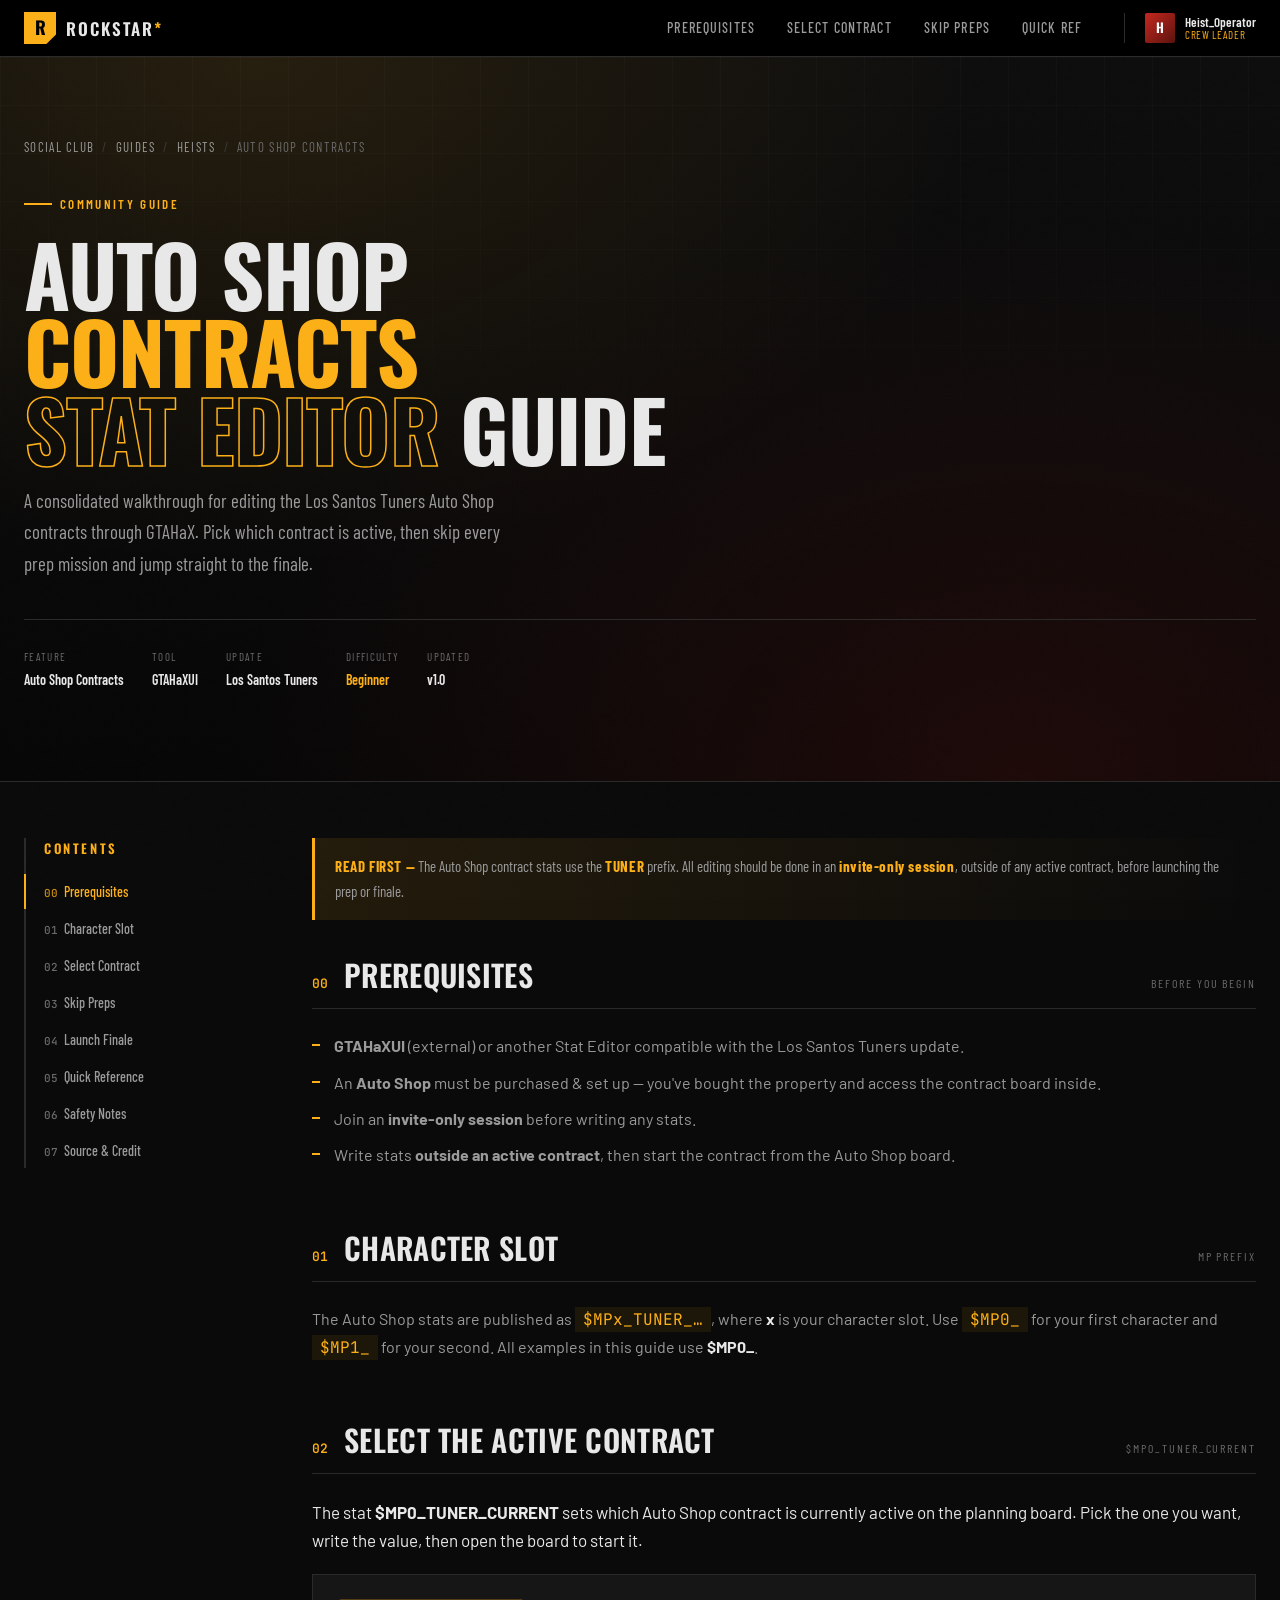
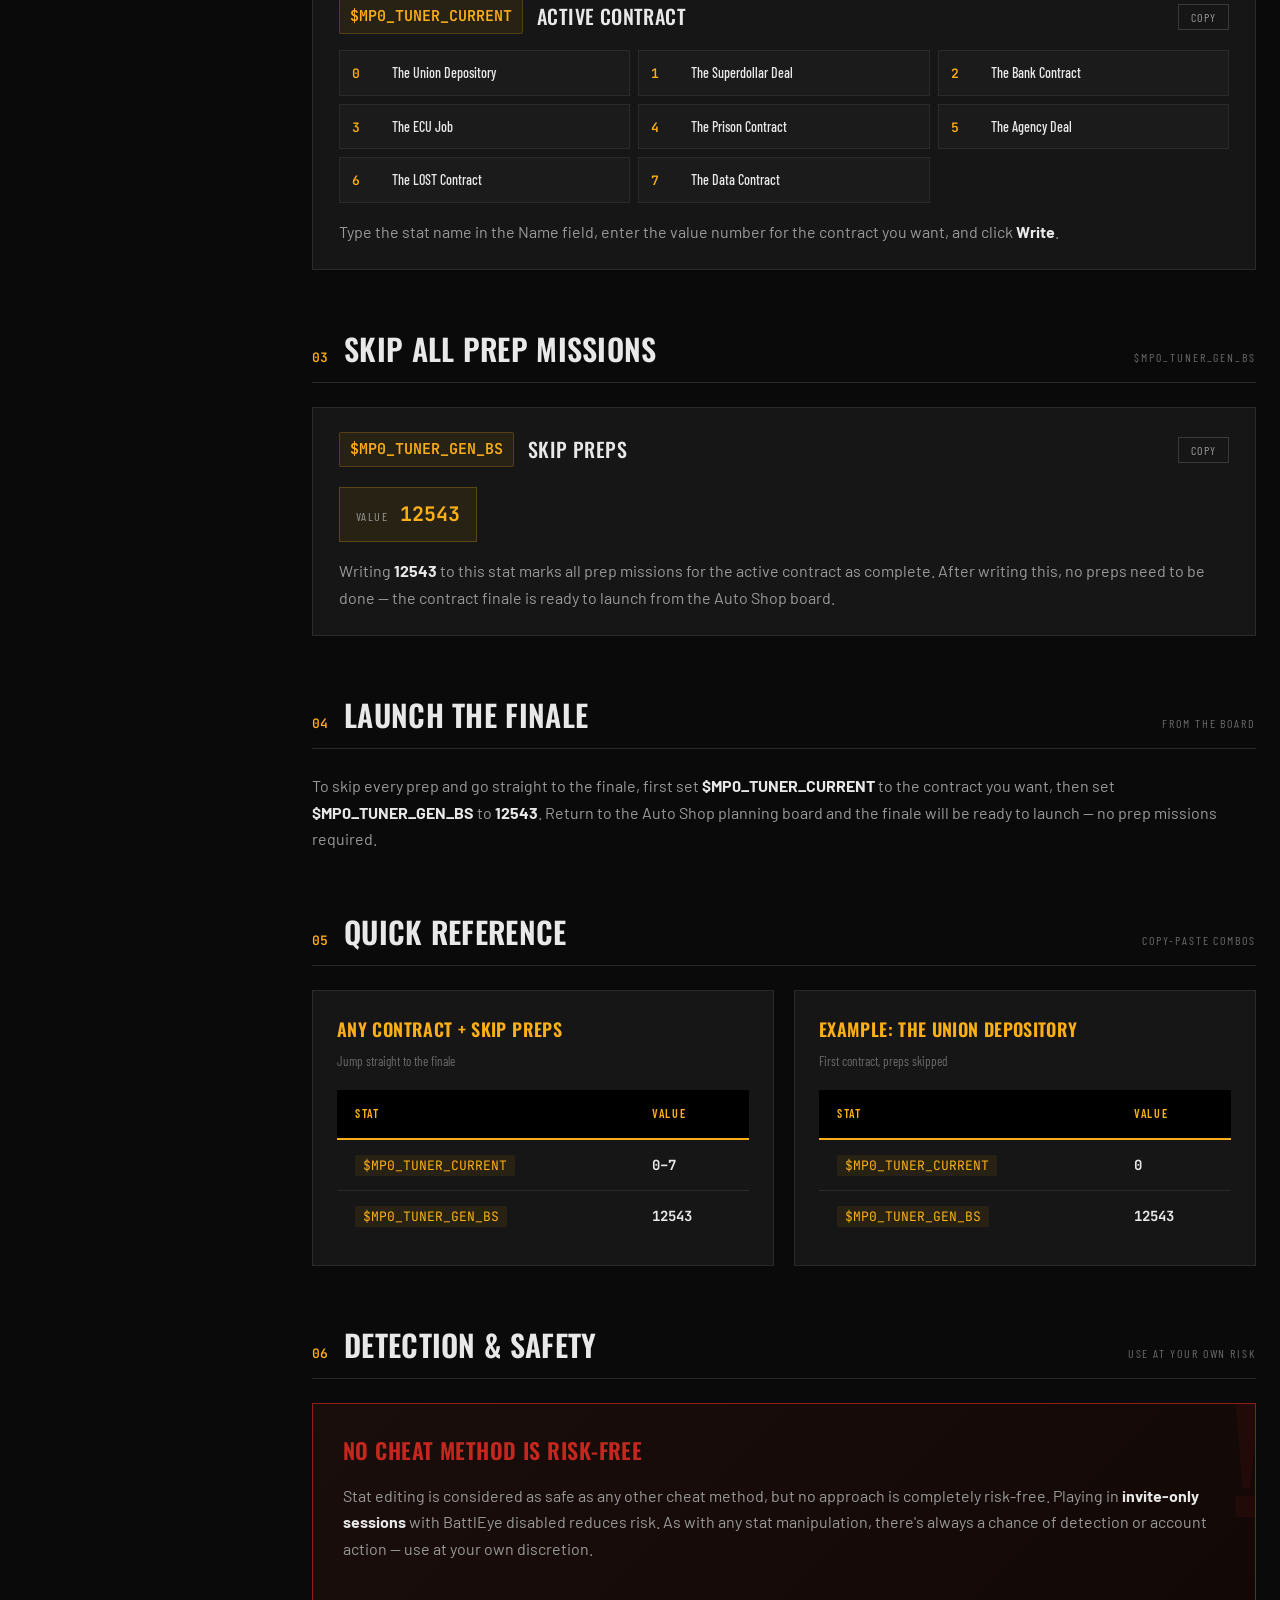
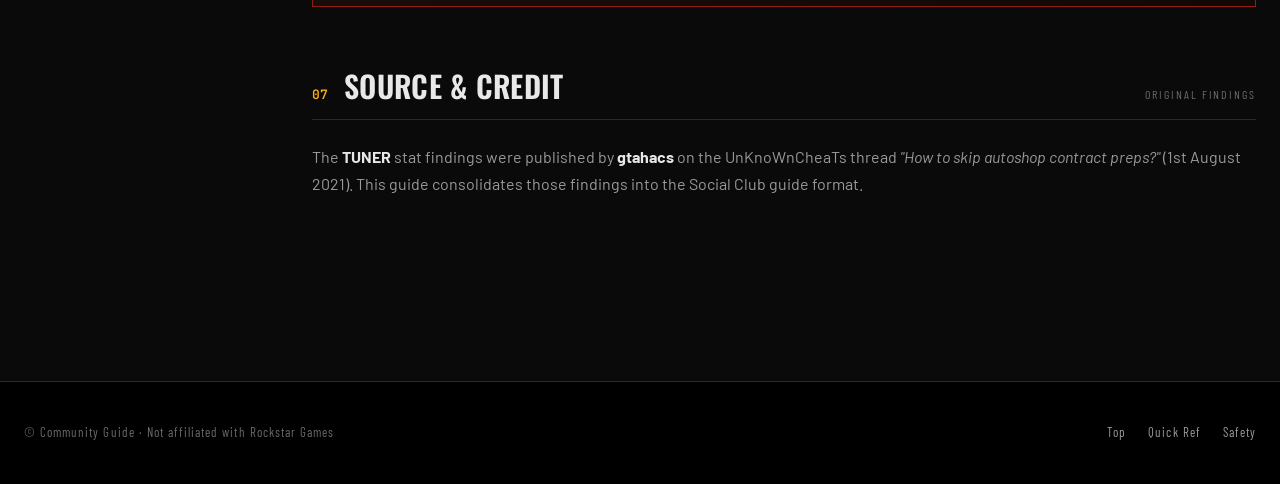
==== guides/auto-shop-contracts.html @ a5ebef5c "Add Auto Shop Contracts Stat Editor guide Add a third heist guide to the GTA Online stat editing sit" ====
<!doctype html>
<html lang="en">
  <head>
    <meta charset="UTF-8" />
    <meta name="viewport" content="width=device-width, initial-scale=1.0" />
    <title>Auto Shop Contracts Stat Editor Guide — Social Club</title>
    <meta
      name="description"
      content="A consolidated guide for skipping Auto Shop contract prep missions and selecting the active contract through the TUNER stats in GTAHaX for GTA Online."
    />
    <link rel="preconnect" href="https://fonts.googleapis.com" />
    <link rel="preconnect" href="https://fonts.gstatic.com" crossorigin />
    <link
      href="https://fonts.googleapis.com/css2?family=Oswald:wght@300;400;500;600;700&family=Barlow:wght@400;500;600;700&family=Barlow+Condensed:wght@400;500;600;700&family=JetBrains+Mono:wght@400;500;600&display=swap"
      rel="stylesheet"
    />
    <link rel="stylesheet" href="../assets/css/base.css" />
    <link rel="stylesheet" href="../assets/css/guide.css" />
  </head>
  <body>
    <!-- TOP BAR -->
    <header class="topbar">
      <div class="topbar-inner">
        <a class="logo" href="../index.html">
          <div class="logo-mark">R</div>
          <div class="logo-text">ROCKSTAR<span>*</span></div>
        </a>
        <nav>
          <a href="#prereq">Prerequisites</a>
          <a href="#contract">Select Contract</a>
          <a href="#preps">Skip Preps</a>
          <a href="#reference">Quick Ref</a>
        </nav>
        <div class="user-chip">
          <div class="user-avatar">H</div>
          <div class="user-meta">
            <div class="name">Heist_Operator</div>
            <div class="rank">Crew Leader</div>
          </div>
        </div>
      </div>
    </header>

    <!-- HERO -->
    <section class="hero">
      <div class="hero-grid"></div>
      <div class="hero-inner">
        <div class="crumb fade" style="animation-delay: 0s">
          <a href="../index.html">Social Club</a><span class="sep">/</span>
          <a href="../index.html">Guides</a><span class="sep">/</span>
          <a href="../index.html">Heists</a><span class="sep">/</span>
          <span>Auto Shop Contracts</span>
        </div>
        <div class="hero-tag fade" style="animation-delay: 0.05s">
          Community Guide
        </div>
        <h1 class="fade" style="animation-delay: 0.1s">
          Auto Shop <span class="accent">Contracts</span><br /><span
            class="stroke"
            >Stat Editor</span
          >
          Guide
        </h1>
        <p class="hero-sub fade" style="animation-delay: 0.2s">
          A consolidated walkthrough for editing the Los Santos Tuners Auto Shop
          contracts through GTAHaX. Pick which contract is active, then skip
          every prep mission and jump straight to the finale.
        </p>
        <div class="hero-meta fade" style="animation-delay: 0.3s">
          <div class="item">
            <span class="label">Feature</span
            ><span class="value">Auto Shop Contracts</span>
          </div>
          <div class="item">
            <span class="label">Tool</span><span class="value">GTAHaXUI</span>
          </div>
          <div class="item">
            <span class="label">Update</span
            ><span class="value">Los Santos Tuners</span>
          </div>
          <div class="item">
            <span class="label">Difficulty</span
            ><span class="value accent">Beginner</span>
          </div>
          <div class="item">
            <span class="label">Updated</span><span class="value">v1.0</span>
          </div>
        </div>
      </div>
    </section>

    <!-- MAIN -->
    <div class="shell">
      <!-- TOC -->
      <aside class="toc">
        <div class="toc-label">Contents</div>
        <ul>
          <li>
            <a href="#prereq"><span class="toc-num">00</span>Prerequisites</a>
          </li>
          <li>
            <a href="#slot"><span class="toc-num">01</span>Character Slot</a>
          </li>
          <li>
            <a href="#contract"
              ><span class="toc-num">02</span>Select Contract</a
            >
          </li>
          <li>
            <a href="#preps"><span class="toc-num">03</span>Skip Preps</a>
          </li>
          <li>
            <a href="#finale"><span class="toc-num">04</span>Launch Finale</a>
          </li>
          <li>
            <a href="#reference"
              ><span class="toc-num">05</span>Quick Reference</a
            >
          </li>
          <li>
            <a href="#safety"><span class="toc-num">06</span>Safety Notes</a>
          </li>
          <li>
            <a href="#source"
              ><span class="toc-num">07</span>Source &amp; Credit</a
            >
          </li>
        </ul>
      </aside>

      <!-- ARTICLE -->
      <main class="article">
        <div class="alert">
          <strong>READ FIRST —</strong> The Auto Shop contract stats use the
          <strong>TUNER</strong> prefix. All editing should be done in an
          <strong>invite-only session</strong>, outside of any active contract,
          before launching the prep or finale.
        </div>

        <!-- PREREQ -->
        <section class="block" id="prereq">
          <div class="section-head">
            <span class="section-num">00</span>
            <h2>Prerequisites</h2>
            <span class="kicker">Before you begin</span>
          </div>
          <ul class="bullets">
            <li>
              <strong>GTAHaXUI</strong> (external) or another Stat Editor
              compatible with the Los Santos Tuners update.
            </li>
            <li>
              An <strong>Auto Shop</strong> must be purchased &amp; set up —
              you've bought the property and access the contract board inside.
            </li>
            <li>
              Join an <strong>invite-only session</strong> before writing any
              stats.
            </li>
            <li>
              Write stats <strong>outside an active contract</strong>, then
              start the contract from the Auto Shop board.
            </li>
          </ul>
        </section>

        <!-- CHARACTER SLOT -->
        <section class="block" id="slot">
          <div class="section-head">
            <span class="section-num">01</span>
            <h2>Character Slot</h2>
            <span class="kicker">MP prefix</span>
          </div>
          <p>
            The Auto Shop stats are published as
            <code
              style="
                font-family: var(--font-mono);
                color: var(--accent);
                background: rgba(252, 175, 23, 0.08);
                padding: 2px 8px;
              "
              >$MPx_TUNER_…</code
            >, where <strong>x</strong> is your character slot. Use
            <code
              style="
                font-family: var(--font-mono);
                color: var(--accent);
                background: rgba(252, 175, 23, 0.08);
                padding: 2px 8px;
              "
              >$MP0_</code
            >
            for your first character and
            <code
              style="
                font-family: var(--font-mono);
                color: var(--accent);
                background: rgba(252, 175, 23, 0.08);
                padding: 2px 8px;
              "
              >$MP1_</code
            >
            for your second. All examples in this guide use
            <strong>$MP0_</strong>.
          </p>
        </section>

        <!-- SELECT CONTRACT -->
        <section class="block" id="contract">
          <div class="section-head">
            <span class="section-num">02</span>
            <h2>Select the Active Contract</h2>
            <span class="kicker">$MP0_TUNER_CURRENT</span>
          </div>
          <p class="lead">
            The stat <strong>$MP0_TUNER_CURRENT</strong> sets which Auto Shop
            contract is currently active on the planning board. Pick the one you
            want, write the value, then open the board to start it.
          </p>
          <div class="stat-card">
            <div class="stat-card-head">
              <span class="stat-name">$MP0_TUNER_CURRENT</span>
              <h3>Active Contract</h3>
              <button class="copy-btn" data-copy="$MP0_TUNER_CURRENT">
                Copy
              </button>
            </div>
            <ul class="value-list">
              <li>
                <span class="val">0</span
                ><span class="desc">The Union Depository</span>
              </li>
              <li>
                <span class="val">1</span
                ><span class="desc">The Superdollar Deal</span>
              </li>
              <li>
                <span class="val">2</span
                ><span class="desc">The Bank Contract</span>
              </li>
              <li>
                <span class="val">3</span><span class="desc">The ECU Job</span>
              </li>
              <li>
                <span class="val">4</span
                ><span class="desc">The Prison Contract</span>
              </li>
              <li>
                <span class="val">5</span
                ><span class="desc">The Agency Deal</span>
              </li>
              <li>
                <span class="val">6</span
                ><span class="desc">The LOST Contract</span>
              </li>
              <li>
                <span class="val">7</span
                ><span class="desc">The Data Contract</span>
              </li>
            </ul>
            <p style="margin-top: 16px; margin-bottom: 0">
              Type the stat name in the Name field, enter the value number for
              the contract you want, and click <strong>Write</strong>.
            </p>
          </div>
        </section>

        <!-- SKIP PREPS -->
        <section class="block" id="preps">
          <div class="section-head">
            <span class="section-num">03</span>
            <h2>Skip All Prep Missions</h2>
            <span class="kicker">$MP0_TUNER_GEN_BS</span>
          </div>
          <div class="stat-card">
            <div class="stat-card-head">
              <span class="stat-name">$MP0_TUNER_GEN_BS</span>
              <h3>Skip Preps</h3>
              <button class="copy-btn" data-copy="$MP0_TUNER_GEN_BS">
                Copy
              </button>
            </div>
            <div class="single-value">
              <span class="lbl">Value</span>
              <span class="num">12543</span>
            </div>
            <p style="margin-top: 16px; margin-bottom: 0">
              Writing <strong>12543</strong> to this stat marks all prep
              missions for the active contract as complete. After writing this,
              no preps need to be done — the contract finale is ready to launch
              from the Auto Shop board.
            </p>
          </div>
        </section>

        <!-- LAUNCH FINALE -->
        <section class="block" id="finale">
          <div class="section-head">
            <span class="section-num">04</span>
            <h2>Launch the Finale</h2>
            <span class="kicker">From the board</span>
          </div>
          <p>
            To skip every prep and go straight to the finale, first set
            <strong>$MP0_TUNER_CURRENT</strong> to the contract you want, then
            set <strong>$MP0_TUNER_GEN_BS</strong> to <strong>12543</strong>.
            Return to the Auto Shop planning board and the finale will be ready
            to launch — no prep missions required.
          </p>
        </section>

        <!-- QUICK REFERENCE -->
        <section class="block" id="reference">
          <div class="section-head">
            <span class="section-num">05</span>
            <h2>Quick Reference</h2>
            <span class="kicker">Copy-paste combos</span>
          </div>
          <div class="quickref">
            <div class="qr-card">
              <h3>Any Contract + Skip Preps</h3>
              <div class="qr-sub">Jump straight to the finale</div>
              <div class="table-wrap" style="margin-bottom: 0; border: none">
                <table>
                  <thead>
                    <tr>
                      <th>Stat</th>
                      <th>Value</th>
                    </tr>
                  </thead>
                  <tbody>
                    <tr>
                      <td><code>$MP0_TUNER_CURRENT</code></td>
                      <td><span class="num">0–7</span></td>
                    </tr>
                    <tr>
                      <td><code>$MP0_TUNER_GEN_BS</code></td>
                      <td><span class="num">12543</span></td>
                    </tr>
                  </tbody>
                </table>
              </div>
            </div>
            <div class="qr-card">
              <h3>Example: The Union Depository</h3>
              <div class="qr-sub">First contract, preps skipped</div>
              <div class="table-wrap" style="margin-bottom: 0; border: none">
                <table>
                  <thead>
                    <tr>
                      <th>Stat</th>
                      <th>Value</th>
                    </tr>
                  </thead>
                  <tbody>
                    <tr>
                      <td><code>$MP0_TUNER_CURRENT</code></td>
                      <td><span class="num">0</span></td>
                    </tr>
                    <tr>
                      <td><code>$MP0_TUNER_GEN_BS</code></td>
                      <td><span class="num">12543</span></td>
                    </tr>
                  </tbody>
                </table>
              </div>
            </div>
          </div>
        </section>

        <!-- SAFETY -->
        <section class="block" id="safety">
          <div class="section-head">
            <span class="section-num">06</span>
            <h2>Detection &amp; Safety</h2>
            <span class="kicker">Use at your own risk</span>
          </div>
          <div class="safety">
            <h3>No cheat method is risk-free</h3>
            <p>
              Stat editing is considered as safe as any other cheat method, but
              no approach is completely risk-free. Playing in
              <strong>invite-only sessions</strong> with BattlEye disabled
              reduces risk. As with any stat manipulation, there's always a
              chance of detection or account action — use at your own
              discretion.
            </p>
          </div>
        </section>

        <!-- SOURCE -->
        <section class="block" id="source">
          <div class="section-head">
            <span class="section-num">07</span>
            <h2>Source &amp; Credit</h2>
            <span class="kicker">Original findings</span>
          </div>
          <p>
            The <strong>TUNER</strong> stat findings were published by
            <strong>gtahacs</strong> on the UnKnoWnCheaTs thread
            <em>"How to skip autoshop contract preps?"</em> (1st August 2021).
            This guide consolidates those findings into the Social Club guide
            format.
          </p>
        </section>
      </main>
    </div>

    <!-- FOOTER -->
    <footer>
      <div class="foot-inner">
        <div>© Community Guide · Not affiliated with Rockstar Games</div>
        <div class="foot-links">
          <a href="#">Top</a>
          <a href="#reference">Quick Ref</a>
          <a href="#safety">Safety</a>
        </div>
      </div>
    </footer>

    <script src="../assets/js/guide.js"></script>
  </body>
</html>
---- assets/css/base.css ----
:root {
  --bg-0: #0a0a0a;
  --bg-1: #121212;
  --bg-2: #1a1a1a;
  --bg-3: #232323;
  --bg-card: #161616;
  --bg-card-hover: #1d1d1d;
  --border: #2a2a2a;
  --border-strong: #3a3a3a;
  --text: #e8e8e8;
  --text-dim: #9a9a9a;
  --text-faint: #6a6a6a;
  --accent: #fcaf17;
  --accent-dim: #c98a0d;
  --accent-glow: rgba(252, 175, 23, 0.35);
  --rockstar-red: #c4271e;
  --rockstar-red-dim: #8f1c15;
  --green: #5fb13d;
  --font-display: "Oswald", "Barlow Condensed", sans-serif;
  --font-body: "Barlow", "Helvetica Neue", sans-serif;
  --font-cond: "Barlow Condensed", "Oswald", sans-serif;
  --font-mono: "JetBrains Mono", "Consolas", monospace;
}

* {
  margin: 0;
  padding: 0;
  box-sizing: border-box;
}

html {
  scroll-behavior: smooth;
}

body {
  background: var(--bg-0);
  color: var(--text);
  font-family: var(--font-body);
  font-size: 16px;
  line-height: 1.65;
  -webkit-font-smoothing: antialiased;
  overflow-x: hidden;
}

/* Grain / noise overlay */
body::before {
  content: "";
  position: fixed;
  inset: 0;
  pointer-events: none;
  z-index: 9999;
  opacity: 0.04;
  background-image: url("data:image/svg+xml,%3Csvg viewBox='0 0 200 200' xmlns='http://www.w3.org/2000/svg'%3E%3Cfilter id='n'%3E%3CfeTurbulence type='fractalNoise' baseFrequency='0.85' numOctaves='3' stitchTiles='stitch'/%3E%3C/filter%3E%3Crect width='100%25' height='100%25' filter='url(%23n)'/%3E%3C/svg%3E");
  mix-blend-mode: overlay;
}

/* ============ TOP BAR ============ */
.topbar {
  background: #000;
  border-bottom: 1px solid var(--border);
  position: sticky;
  top: 0;
  z-index: 100;
  backdrop-filter: blur(8px);
}
.topbar-inner {
  max-width: 1280px;
  margin: 0 auto;
  padding: 0 24px;
  display: flex;
  align-items: center;
  height: 56px;
  gap: 28px;
}
.logo {
  display: flex;
  align-items: center;
  gap: 10px;
  text-decoration: none;
  color: var(--text);
}
.logo-mark {
  width: 32px;
  height: 32px;
  background: var(--accent);
  display: grid;
  place-items: center;
  font-family: var(--font-display);
  font-weight: 700;
  color: #000;
  font-size: 18px;
  letter-spacing: -0.04em;
  clip-path: polygon(0 0, 100% 0, 100% 70%, 70% 100%, 0 100%);
}
.logo-text {
  font-family: var(--font-display);
  font-weight: 600;
  font-size: 17px;
  letter-spacing: 0.12em;
  text-transform: uppercase;
  line-height: 1;
}
.logo-text span {
  color: var(--accent);
}
.topbar nav {
  display: flex;
  gap: 4px;
  margin-left: auto;
}
.topbar nav a {
  color: var(--text-dim);
  text-decoration: none;
  font-family: var(--font-cond);
  font-weight: 500;
  font-size: 14px;
  letter-spacing: 0.08em;
  text-transform: uppercase;
  padding: 8px 14px;
  transition:
    color 0.18s,
    background 0.18s;
  border-radius: 2px;
}
.topbar nav a:hover {
  color: var(--accent);
  background: rgba(252, 175, 23, 0.08);
}
.topbar nav a.active {
  color: var(--text);
}
.topbar nav a.active::after {
  content: "";
  display: block;
  height: 2px;
  background: var(--accent);
  margin: 6px -14px 0;
}
.user-chip {
  display: flex;
  align-items: center;
  gap: 10px;
  padding-left: 20px;
  border-left: 1px solid var(--border);
}
.user-avatar {
  width: 30px;
  height: 30px;
  background: linear-gradient(135deg, var(--rockstar-red), #5a120d);
  border-radius: 2px;
  display: grid;
  place-items: center;
  font-family: var(--font-display);
  font-weight: 600;
  font-size: 13px;
  color: #fff;
}
.user-meta {
  font-family: var(--font-cond);
  line-height: 1.1;
}
.user-meta .name {
  font-size: 13px;
  color: var(--text);
  font-weight: 600;
}
.user-meta .rank {
  font-size: 11px;
  color: var(--accent);
  letter-spacing: 0.06em;
  text-transform: uppercase;
}

/* ============ HERO (base) ============ */
.hero {
  position: relative;
  border-bottom: 1px solid var(--border);
  overflow: hidden;
  background:
    radial-gradient(
      ellipse at 20% 0%,
      rgba(252, 175, 23, 0.1),
      transparent 50%
    ),
    radial-gradient(
      ellipse at 80% 100%,
      rgba(196, 39, 30, 0.12),
      transparent 55%
    ),
    linear-gradient(180deg, #0d0d0d 0%, #060606 100%);
}
.hero-grid {
  position: absolute;
  inset: 0;
  background-image:
    linear-gradient(rgba(255, 255, 255, 0.025) 1px, transparent 1px),
    linear-gradient(90deg, rgba(255, 255, 255, 0.025) 1px, transparent 1px);
  background-size: 48px 48px;
  mask-image: linear-gradient(180deg, #000 0%, transparent 70%);
}
.hero-tag {
  display: inline-flex;
  align-items: center;
  gap: 8px;
  font-family: var(--font-cond);
  font-weight: 600;
  font-size: 13px;
  letter-spacing: 0.18em;
  text-transform: uppercase;
  color: var(--accent);
  margin-bottom: 20px;
}
.hero-tag::before {
  content: "";
  width: 28px;
  height: 2px;
  background: var(--accent);
}
.hero h1 {
  font-family: var(--font-display);
  font-weight: 700;
  font-size: clamp(40px, 7vw, 84px);
  line-height: 0.92;
  letter-spacing: -0.01em;
  text-transform: uppercase;
}
.hero h1 .accent {
  color: var(--accent);
}
.hero h1 .stroke {
  -webkit-text-stroke: 1.5px var(--accent);
  color: transparent;
}
.hero-sub {
  font-family: var(--font-cond);
  font-size: 19px;
  color: var(--text-dim);
  font-weight: 400;
}

/* ============ FOOTER ============ */
footer {
  border-top: 1px solid var(--border);
  background: #000;
  padding: 40px 24px;
}
.foot-inner {
  max-width: 1280px;
  margin: 0 auto;
  display: flex;
  flex-wrap: wrap;
  gap: 24px;
  justify-content: space-between;
  align-items: center;
  font-family: var(--font-cond);
  font-size: 13px;
  color: var(--text-faint);
  letter-spacing: 0.08em;
}
.foot-inner a {
  color: var(--text-dim);
  text-decoration: none;
}
.foot-inner a:hover {
  color: var(--accent);
}
.foot-links {
  display: flex;
  gap: 22px;
}

/* fade-in on load */
.fade {
  opacity: 0;
  transform: translateY(14px);
  animation: fadeUp 0.6s forwards;
}
@keyframes fadeUp {
  to {
    opacity: 1;
    transform: none;
  }
}

/* ============ RESPONSIVE (shared) ============ */
@media (max-width: 980px) {
  .topbar nav {
    display: none;
  }
  .user-chip {
    border-left: none;
    margin-left: auto;
    padding-left: 0;
  }
  .hero-inner {
    padding: 56px 24px 64px;
  }
}
---- assets/css/guide.css ----
/* ============ HERO (guide) ============ */
.hero-inner {
  position: relative;
  max-width: 1280px;
  margin: 0 auto;
  padding: 80px 24px 90px;
}
.hero h1 {
  max-width: 16ch;
  margin-bottom: 18px;
}
.hero-sub {
  max-width: 60ch;
}
.crumb {
  display: flex;
  gap: 8px;
  align-items: center;
  font-family: var(--font-cond);
  font-size: 13px;
  color: var(--text-faint);
  letter-spacing: 0.1em;
  text-transform: uppercase;
  margin-bottom: 28px;
}
.crumb a {
  color: var(--text-dim);
  text-decoration: none;
}
.crumb a:hover {
  color: var(--accent);
}
.crumb .sep {
  color: var(--border-strong);
}
.hero-meta {
  display: flex;
  flex-wrap: wrap;
  gap: 28px;
  margin-top: 40px;
  padding-top: 28px;
  border-top: 1px solid var(--border);
  font-family: var(--font-cond);
  font-size: 14px;
}
.hero-meta .item {
  display: flex;
  flex-direction: column;
  gap: 2px;
}
.hero-meta .label {
  color: var(--text-faint);
  text-transform: uppercase;
  letter-spacing: 0.12em;
  font-size: 11px;
}
.hero-meta .value {
  color: var(--text);
  font-weight: 600;
}
.hero-meta .value.accent {
  color: var(--accent);
}

/* ============ LAYOUT ============ */
.shell {
  max-width: 1280px;
  margin: 0 auto;
  padding: 56px 24px 120px;
  display: grid;
  grid-template-columns: 240px 1fr;
  gap: 48px;
  align-items: start;
}

/* ============ SIDEBAR TOC ============ */
.toc {
  position: sticky;
  top: 80px;
  border-left: 2px solid var(--border);
  padding-left: 18px;
}
.toc-label {
  font-family: var(--font-display);
  font-weight: 600;
  font-size: 13px;
  letter-spacing: 0.2em;
  text-transform: uppercase;
  color: var(--accent);
  margin-bottom: 14px;
}
.toc ul {
  list-style: none;
  display: flex;
  flex-direction: column;
  gap: 2px;
}
.toc a {
  display: block;
  color: var(--text-dim);
  text-decoration: none;
  font-family: var(--font-cond);
  font-size: 14px;
  font-weight: 500;
  padding: 6px 0;
  transition:
    color 0.18s,
    transform 0.18s;
  border-left: 2px solid transparent;
  margin-left: -20px;
  padding-left: 18px;
}
.toc a:hover {
  color: var(--text);
  transform: translateX(2px);
}
.toc a.active {
  color: var(--accent);
  border-left-color: var(--accent);
}
.toc .toc-num {
  color: var(--text-faint);
  font-family: var(--font-mono);
  font-size: 11px;
  margin-right: 6px;
}
.toc a.active .toc-num {
  color: var(--accent-dim);
}

/* ============ ARTICLE ============ */
.article {
  min-width: 0;
}

.alert {
  background: linear-gradient(90deg, rgba(252, 175, 23, 0.1), transparent);
  border-left: 3px solid var(--accent);
  padding: 16px 20px;
  margin-bottom: 40px;
  font-family: var(--font-cond);
  font-size: 15px;
  color: var(--text-dim);
}
.alert strong {
  color: var(--accent);
  font-weight: 700;
  letter-spacing: 0.04em;
}

section.block {
  margin-bottom: 64px;
  scroll-margin-top: 80px;
}

.section-head {
  display: flex;
  align-items: baseline;
  gap: 16px;
  margin-bottom: 24px;
  padding-bottom: 14px;
  border-bottom: 1px solid var(--border);
}
.section-num {
  font-family: var(--font-mono);
  font-size: 13px;
  color: var(--accent);
  font-weight: 600;
}
.section-head h2 {
  font-family: var(--font-display);
  font-weight: 600;
  font-size: 30px;
  text-transform: uppercase;
  letter-spacing: 0.01em;
  line-height: 1;
}
.section-head .kicker {
  margin-left: auto;
  font-family: var(--font-cond);
  font-size: 12px;
  letter-spacing: 0.16em;
  text-transform: uppercase;
  color: var(--text-faint);
}

p.lead {
  font-size: 17px;
  color: var(--text);
  margin-bottom: 20px;
}
p {
  margin-bottom: 16px;
  color: var(--text-dim);
}
p strong {
  color: var(--text);
}

ul.bullets {
  list-style: none;
  margin: 0 0 20px;
  display: flex;
  flex-direction: column;
  gap: 10px;
}
ul.bullets li {
  position: relative;
  padding-left: 22px;
  color: var(--text-dim);
}
ul.bullets li::before {
  content: "";
  position: absolute;
  left: 0;
  top: 11px;
  width: 8px;
  height: 2px;
  background: var(--accent);
}

/* ============ STAT CARDS ============ */
.stat-card {
  background: var(--bg-card);
  border: 1px solid var(--border);
  padding: 24px 26px;
  margin-bottom: 20px;
  position: relative;
  transition:
    border-color 0.2s,
    background 0.2s;
}
.stat-card:hover {
  border-color: var(--border-strong);
  background: var(--bg-card-hover);
}
.stat-card::before {
  content: "";
  position: absolute;
  left: 0;
  top: 0;
  bottom: 0;
  width: 3px;
  background: var(--accent);
  opacity: 0;
  transition: opacity 0.2s;
}
.stat-card:hover::before {
  opacity: 1;
}
.stat-card-head {
  display: flex;
  align-items: center;
  gap: 14px;
  margin-bottom: 16px;
  flex-wrap: wrap;
}
.stat-name {
  font-family: var(--font-mono);
  font-size: 15px;
  font-weight: 600;
  color: var(--accent);
  background: rgba(252, 175, 23, 0.08);
  border: 1px solid rgba(252, 175, 23, 0.2);
  padding: 4px 10px;
  border-radius: 2px;
}
.stat-card h3 {
  font-family: var(--font-display);
  font-weight: 500;
  font-size: 20px;
  text-transform: uppercase;
  letter-spacing: 0.02em;
}
.copy-btn {
  margin-left: auto;
  background: transparent;
  border: 1px solid var(--border-strong);
  color: var(--text-dim);
  font-family: var(--font-cond);
  font-size: 12px;
  letter-spacing: 0.1em;
  text-transform: uppercase;
  padding: 5px 12px;
  cursor: pointer;
  transition: all 0.18s;
}
.copy-btn:hover {
  color: var(--accent);
  border-color: var(--accent);
}
.copy-btn.copied {
  color: var(--green);
  border-color: var(--green);
}

/* value list */
.value-list {
  list-style: none;
  display: grid;
  grid-template-columns: repeat(auto-fit, minmax(220px, 1fr));
  gap: 8px;
}
.value-list li {
  display: flex;
  align-items: baseline;
  gap: 12px;
  padding: 10px 12px;
  background: rgba(255, 255, 255, 0.02);
  border: 1px solid var(--border);
  font-size: 14px;
  color: var(--text-dim);
}
.value-list .val {
  font-family: var(--font-mono);
  font-weight: 600;
  color: var(--accent);
  min-width: 28px;
  font-size: 13px;
}
.value-list .desc {
  color: var(--text);
  font-family: var(--font-cond);
  font-weight: 500;
}

.single-value {
  display: inline-flex;
  align-items: baseline;
  gap: 12px;
  background: rgba(252, 175, 23, 0.08);
  border: 1px solid rgba(252, 175, 23, 0.25);
  padding: 10px 16px;
  margin-top: 4px;
}
.single-value .lbl {
  font-family: var(--font-cond);
  font-size: 12px;
  text-transform: uppercase;
  letter-spacing: 0.12em;
  color: var(--text-dim);
}
.single-value .num {
  font-family: var(--font-mono);
  font-weight: 700;
  font-size: 20px;
  color: var(--accent);
}

/* ============ TABLES ============ */
.table-wrap {
  border: 1px solid var(--border);
  overflow-x: auto;
  margin-bottom: 20px;
}
table {
  width: 100%;
  border-collapse: collapse;
  font-size: 14px;
}
thead th {
  background: #000;
  font-family: var(--font-cond);
  font-weight: 600;
  font-size: 12px;
  letter-spacing: 0.14em;
  text-transform: uppercase;
  color: var(--accent);
  text-align: left;
  padding: 14px 18px;
  border-bottom: 2px solid var(--accent);
}
tbody td {
  padding: 13px 18px;
  border-bottom: 1px solid var(--border);
  color: var(--text-dim);
  font-family: var(--font-cond);
  font-size: 14px;
}
tbody tr:last-child td {
  border-bottom: none;
}
tbody tr {
  transition: background 0.15s;
}
tbody tr:hover {
  background: rgba(252, 175, 23, 0.04);
}
td code {
  font-family: var(--font-mono);
  color: var(--accent);
  background: rgba(252, 175, 23, 0.08);
  padding: 2px 8px;
  border-radius: 2px;
  font-size: 13px;
  white-space: nowrap;
}
td .num {
  font-family: var(--font-mono);
  font-weight: 700;
  color: var(--text);
  font-size: 14px;
}

/* loot table special */
table.loot td:first-child {
  width: 38%;
}
table.loot td:nth-child(2) code {
  color: #b8b8b8;
  background: rgba(255, 255, 255, 0.05);
}

/* ============ STEP CARDS ============ */
.step {
  display: grid;
  grid-template-columns: 56px 1fr;
  gap: 20px;
  padding: 22px 0;
  border-bottom: 1px solid var(--border);
}
.step:last-child {
  border-bottom: none;
}
.step-num {
  font-family: var(--font-display);
  font-weight: 700;
  font-size: 40px;
  color: transparent;
  -webkit-text-stroke: 1.5px var(--accent-dim);
  line-height: 1;
}
.step h3 {
  font-family: var(--font-display);
  font-weight: 500;
  font-size: 22px;
  text-transform: uppercase;
  margin-bottom: 10px;
  letter-spacing: 0.01em;
}
.step p {
  margin-bottom: 10px;
}

/* ============ QUICK REFERENCE ============ */
.quickref {
  display: grid;
  grid-template-columns: 1fr 1fr;
  gap: 20px;
}
.qr-card {
  background: var(--bg-card);
  border: 1px solid var(--border);
  padding: 24px;
}
.qr-card h3 {
  font-family: var(--font-display);
  font-weight: 600;
  font-size: 18px;
  text-transform: uppercase;
  color: var(--accent);
  margin-bottom: 6px;
  letter-spacing: 0.02em;
}
.qr-card .qr-sub {
  font-family: var(--font-cond);
  font-size: 13px;
  color: var(--text-faint);
  margin-bottom: 18px;
}

/* ============ SAFETY ============ */
.safety {
  background: linear-gradient(135deg, #1a0e0c, #120806);
  border: 1px solid var(--rockstar-red-dim);
  padding: 28px 30px;
  position: relative;
  overflow: hidden;
}
.safety::after {
  content: "!";
  position: absolute;
  right: -10px;
  top: -20px;
  font-family: var(--font-display);
  font-weight: 700;
  font-size: 140px;
  color: var(--rockstar-red);
  opacity: 0.08;
  line-height: 1;
}
.safety h3 {
  font-family: var(--font-display);
  font-weight: 600;
  font-size: 22px;
  text-transform: uppercase;
  color: var(--rockstar-red);
  margin-bottom: 14px;
  letter-spacing: 0.02em;
  position: relative;
}
.safety p {
  position: relative;
  color: var(--text-dim);
}

/* ============ ENHANCED BANNER ============ */
.enhanced {
  background: #000;
  border: 1px solid var(--border);
  padding: 28px 30px;
  display: grid;
  grid-template-columns: auto 1fr;
  gap: 24px;
  align-items: center;
}
.enhanced-badge {
  font-family: var(--font-display);
  font-weight: 700;
  font-size: 16px;
  text-transform: uppercase;
  letter-spacing: 0.1em;
  background: var(--accent);
  color: #000;
  padding: 8px 16px;
  white-space: nowrap;
}
.enhanced p {
  margin: 0;
  color: var(--text-dim);
}
.enhanced strong {
  color: var(--text);
}

/* ============ RESPONSIVE (guide) ============ */
@media (max-width: 980px) {
  .shell {
    grid-template-columns: 1fr;
    gap: 0;
    padding-top: 40px;
  }
  .toc {
    display: none;
  }
  .quickref {
    grid-template-columns: 1fr;
  }
  .enhanced {
    grid-template-columns: 1fr;
  }
}

@media (max-width: 560px) {
  .step {
    grid-template-columns: 1fr;
    gap: 6px;
  }
  .step-num {
    font-size: 28px;
  }
  .section-head {
    flex-wrap: wrap;
  }
  .section-head .kicker {
    margin-left: 0;
    width: 100%;
  }
}
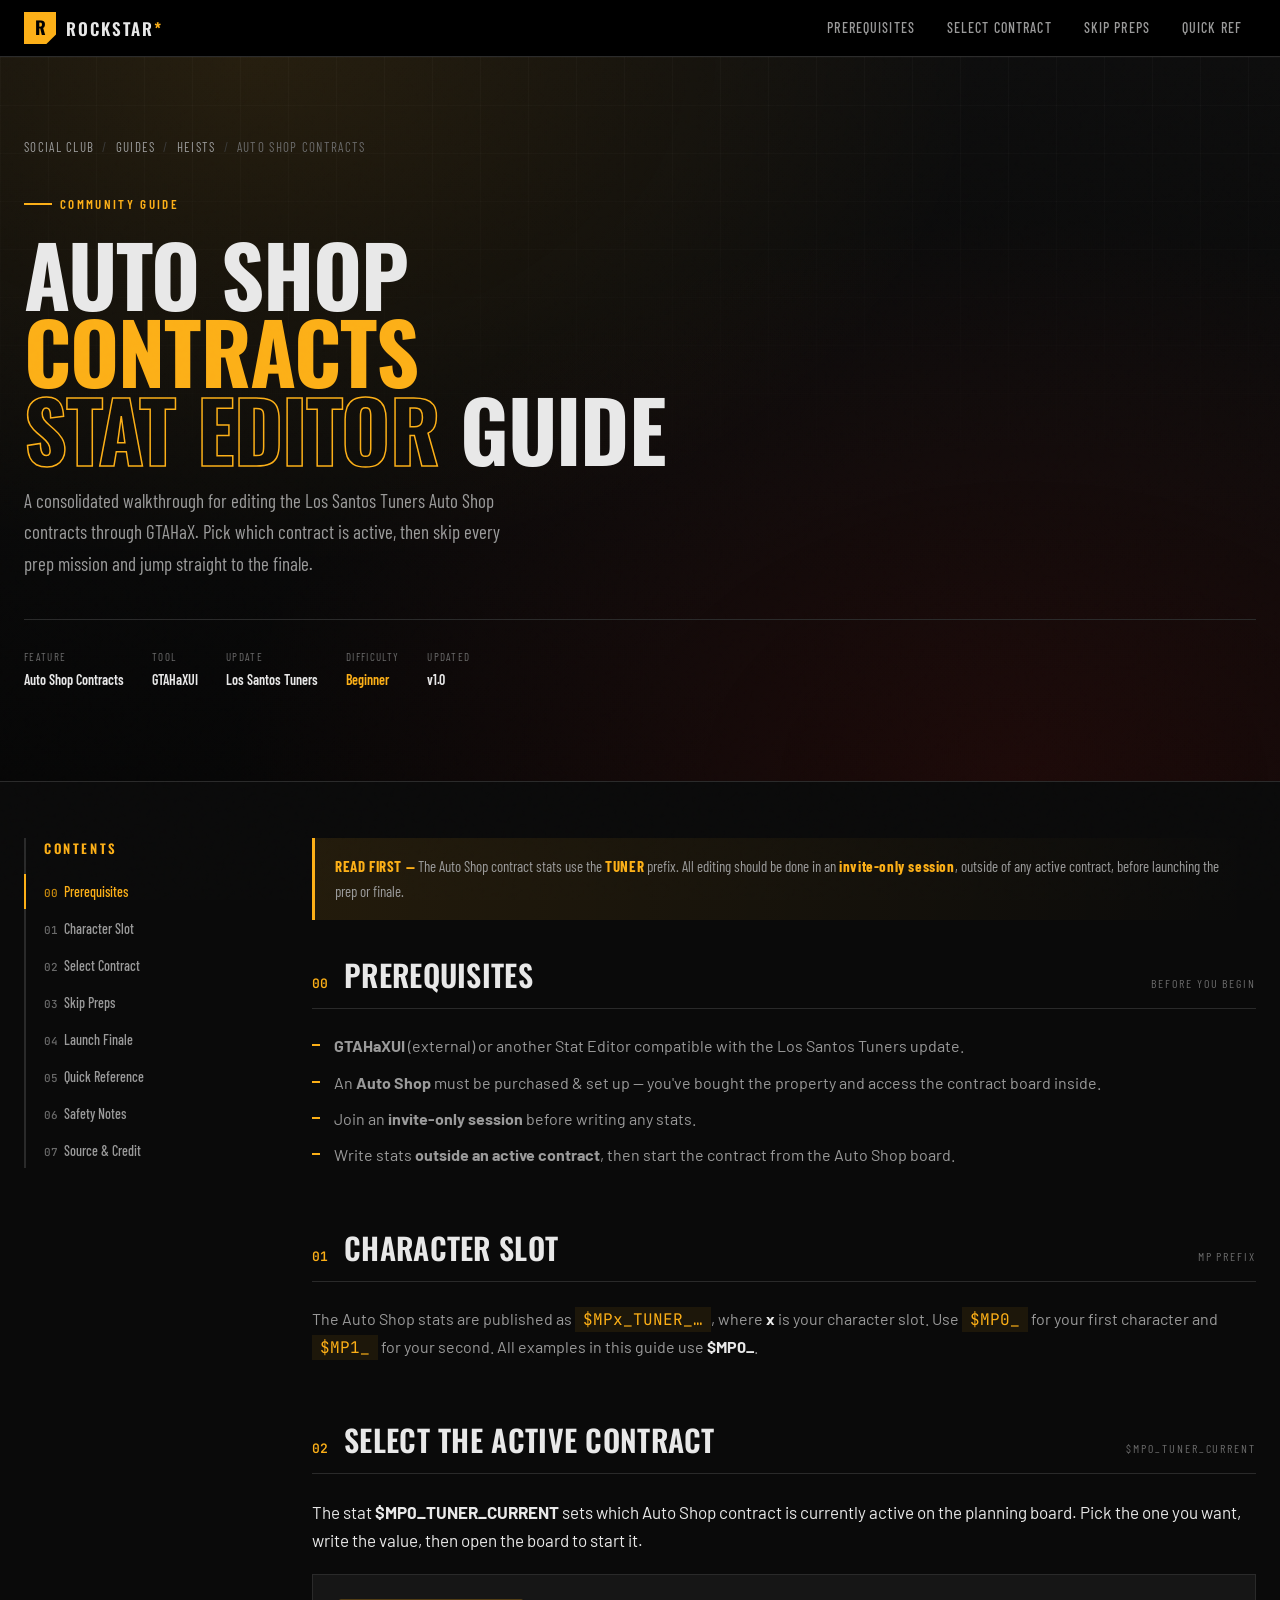
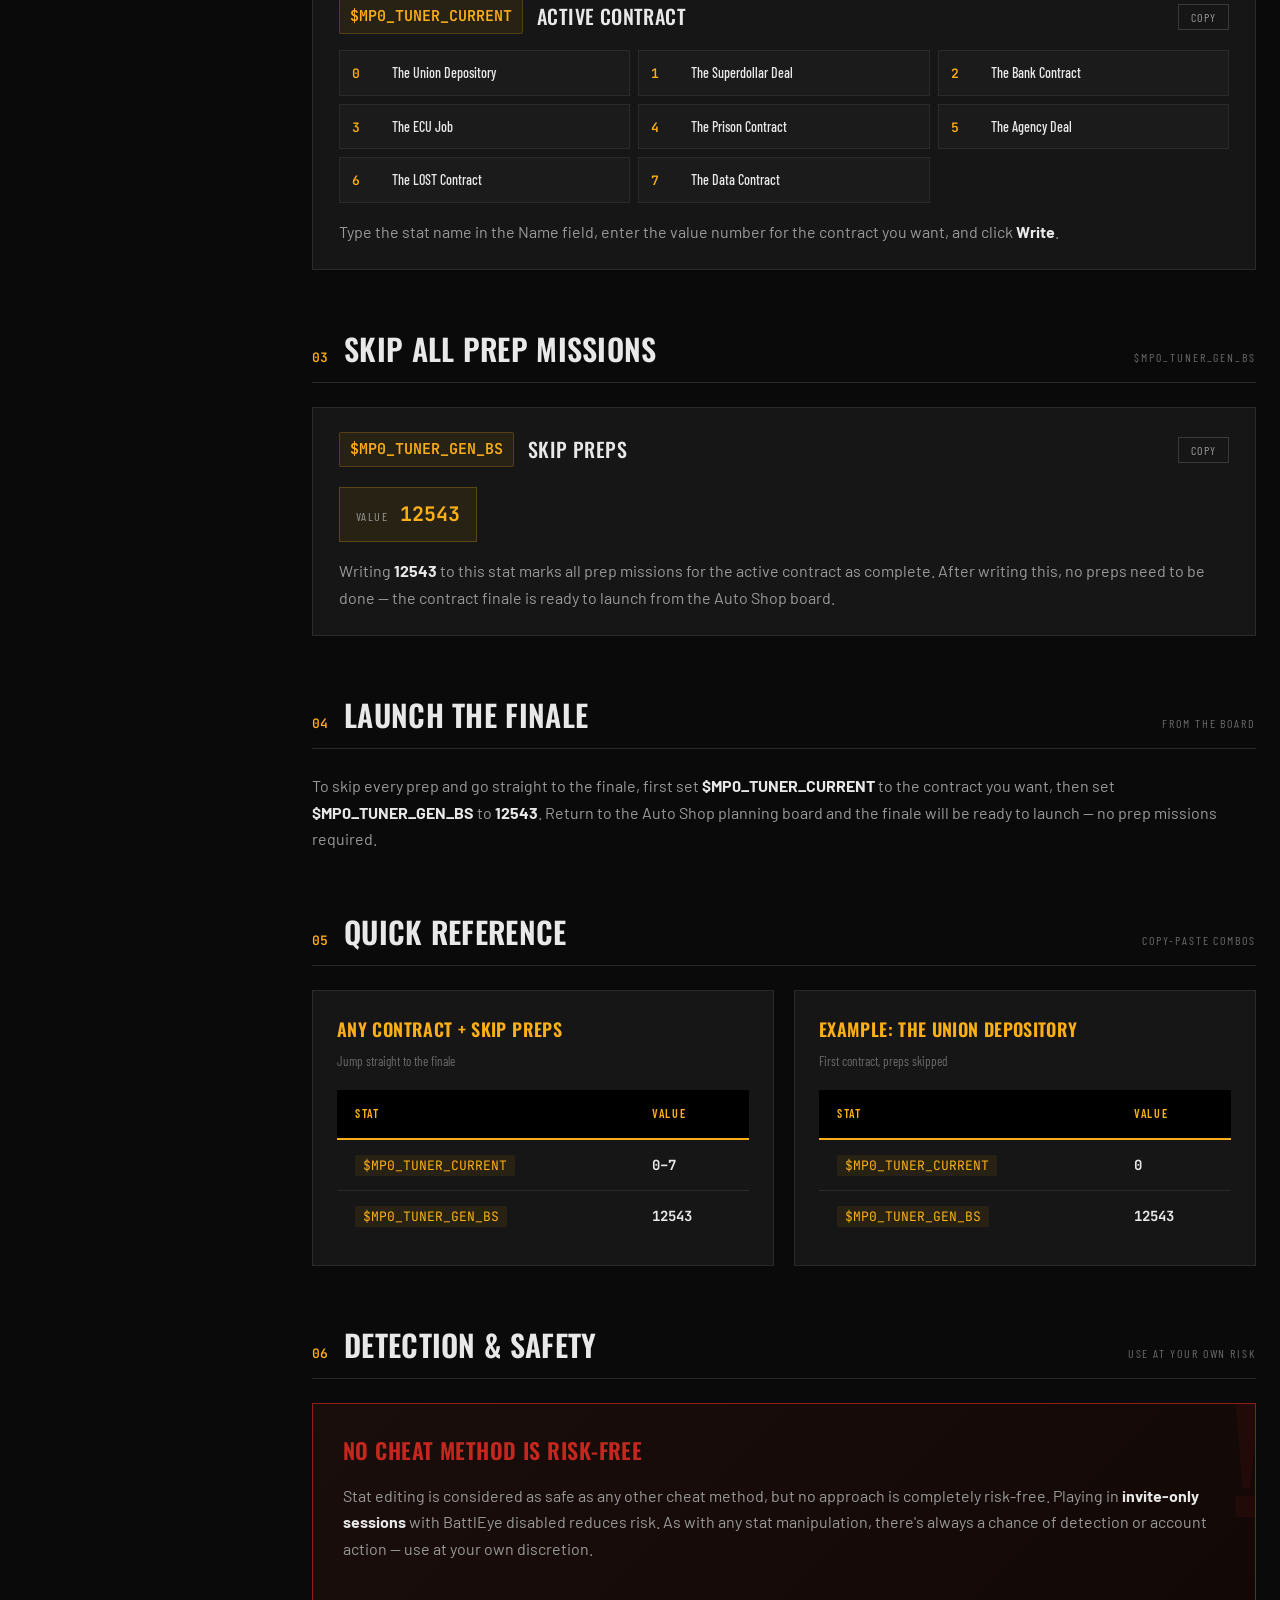
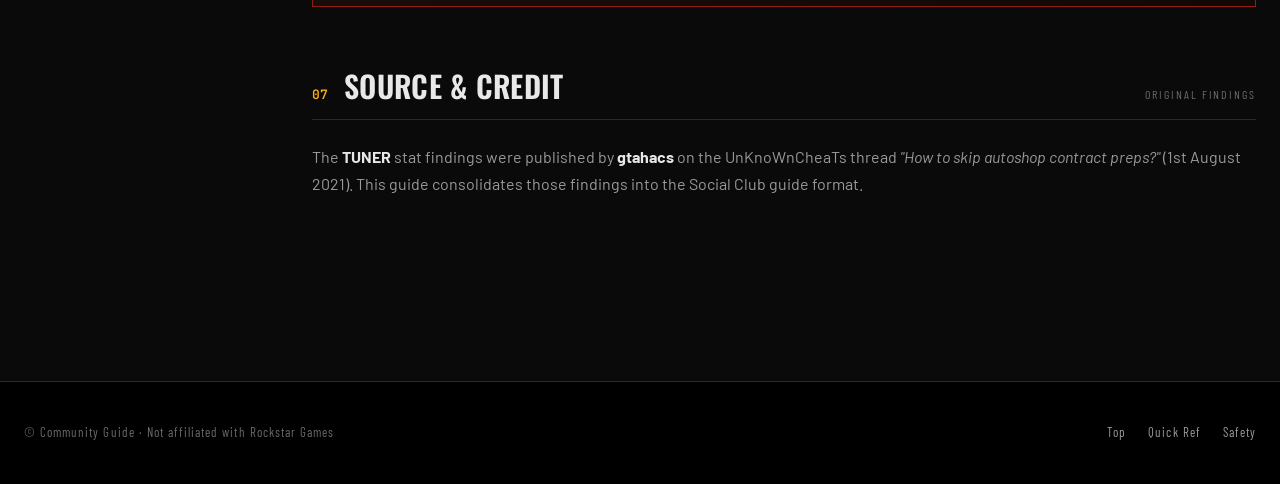
==== commit 18650536: "Remove unused user chip from guide headers and fix broken image source Removes the placeholder user-" ====
--- a/guides/auto-shop-contracts.html
+++ b/guides/auto-shop-contracts.html
@@ -31,13 +31,7 @@
           <a href="#preps">Skip Preps</a>
           <a href="#reference">Quick Ref</a>
         </nav>
-        <div class="user-chip">
-          <div class="user-avatar">H</div>
-          <div class="user-meta">
-            <div class="name">Heist_Operator</div>
-            <div class="rank">Crew Leader</div>
-          </div>
-        </div>
+
       </div>
     </header>
 
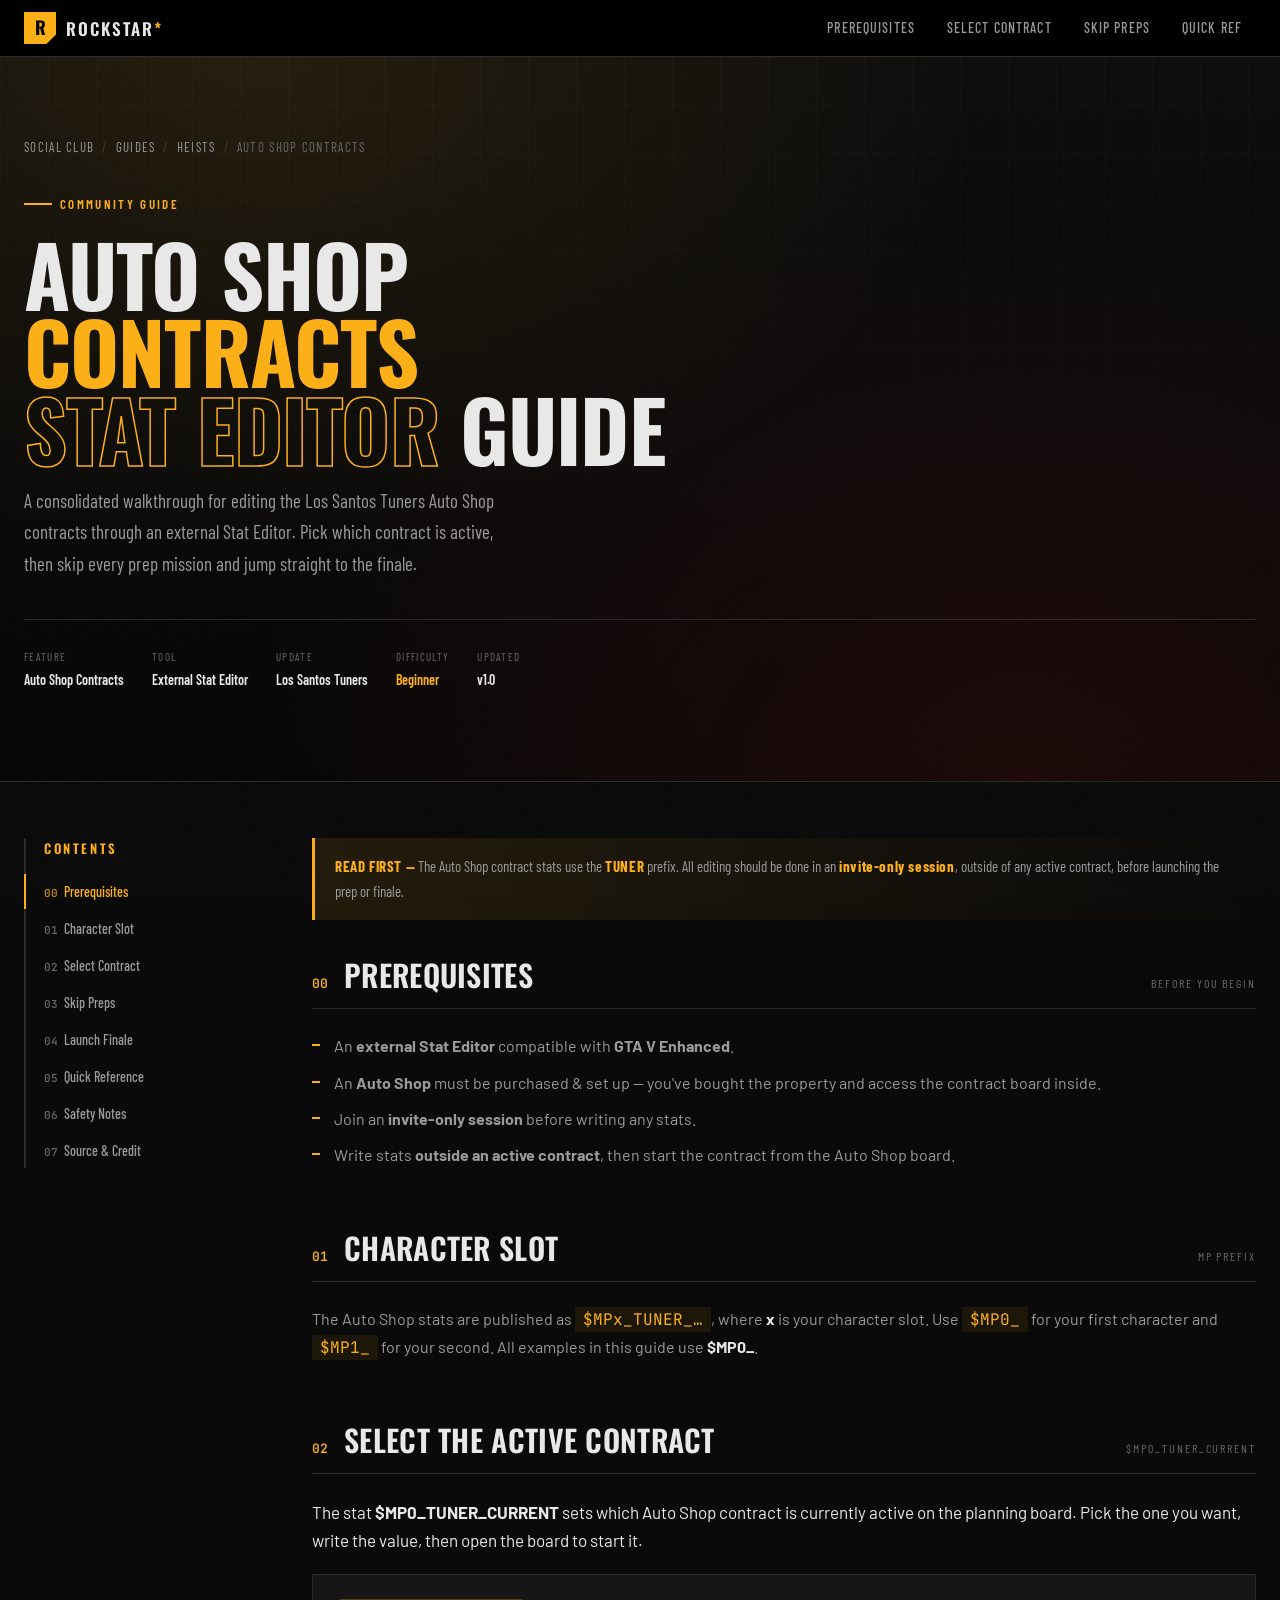
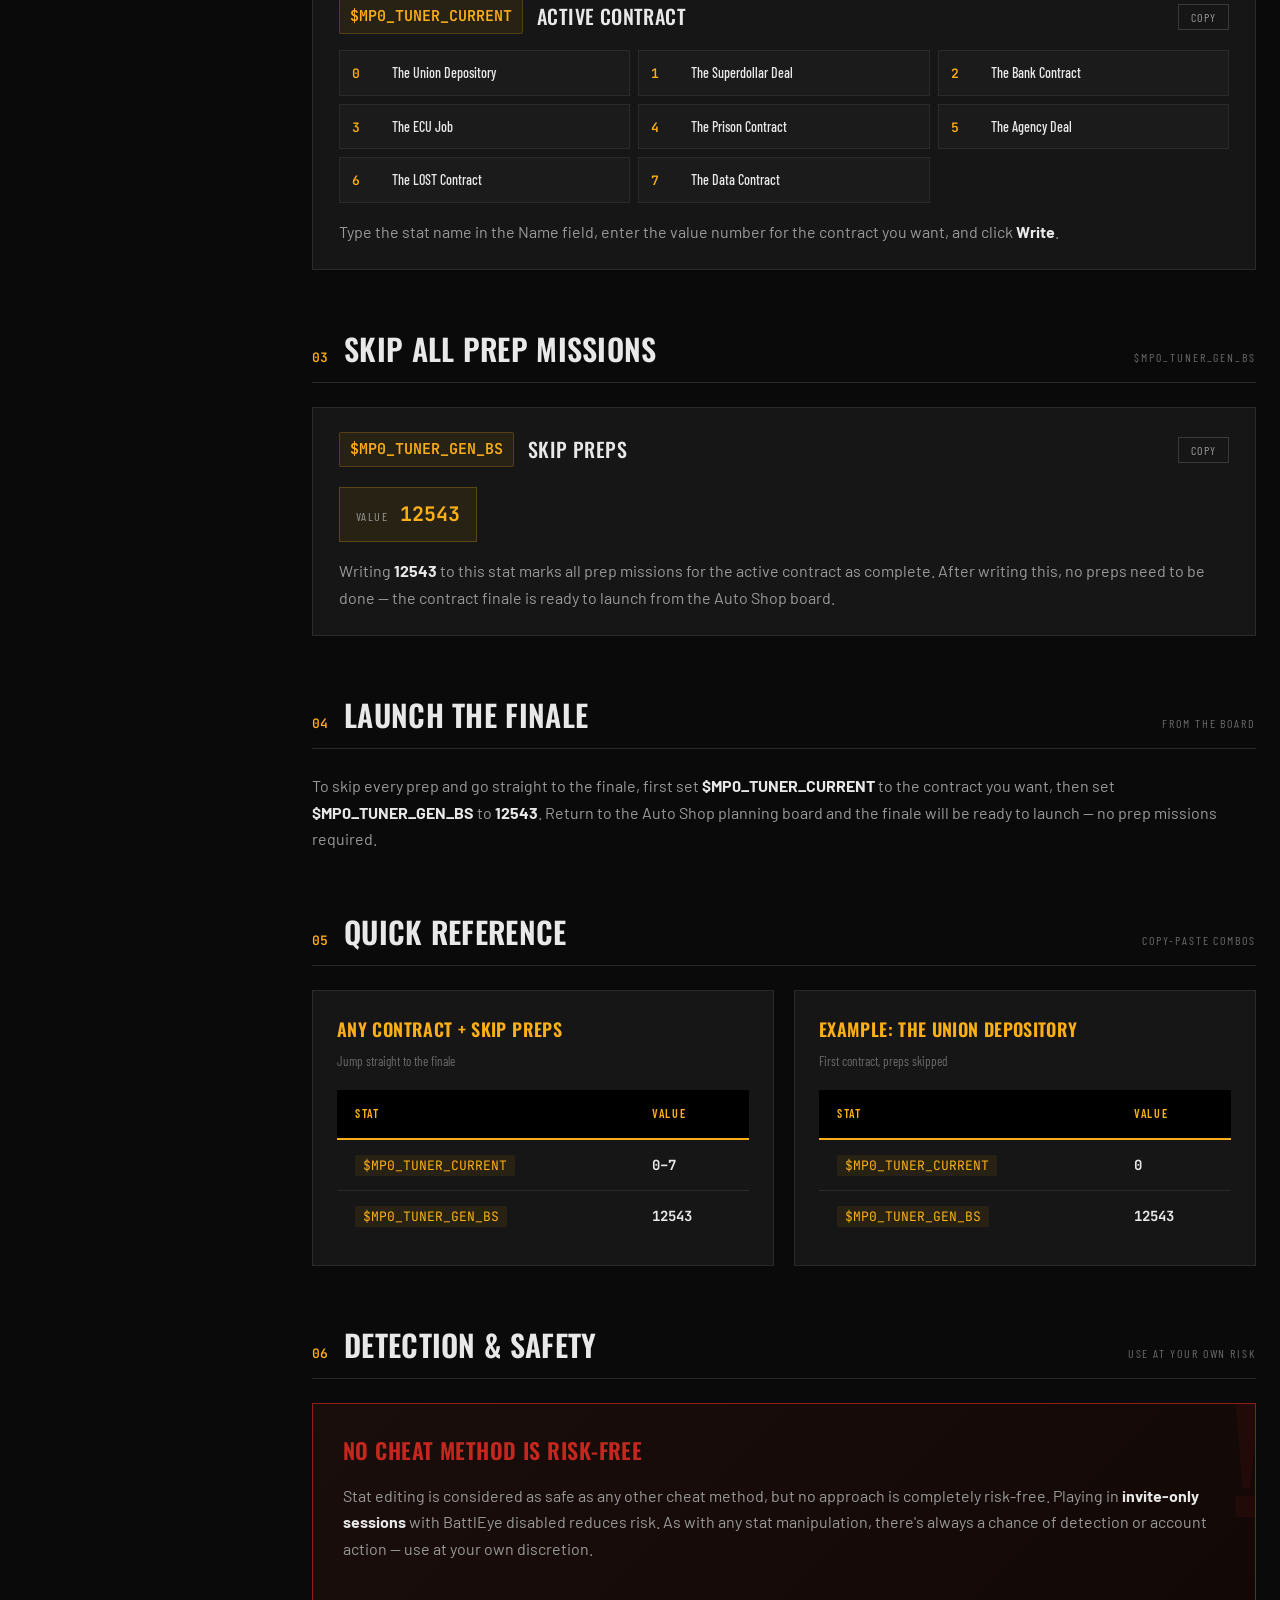
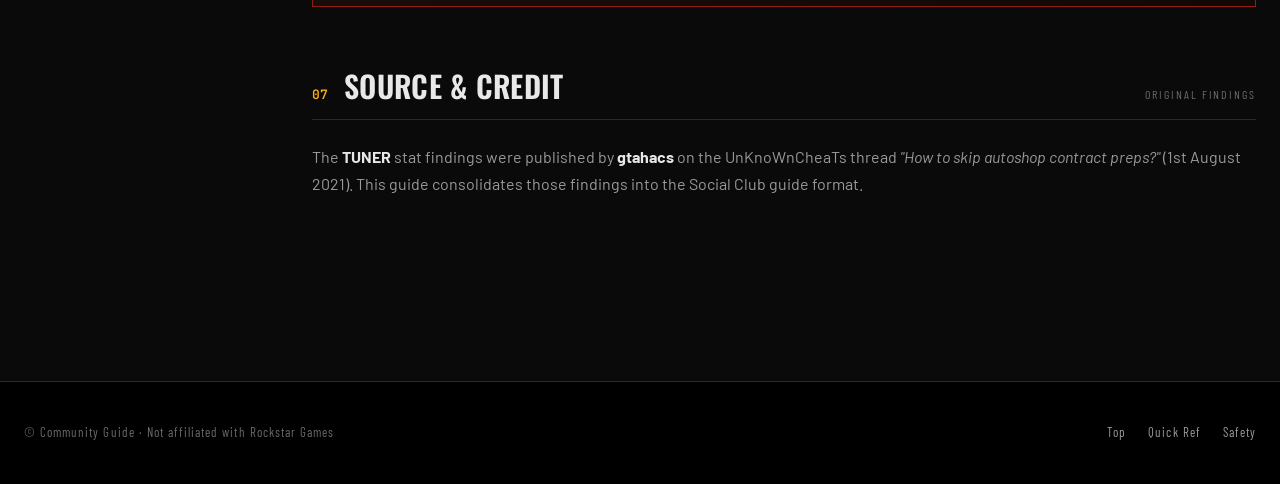
==== commit 13ccceb5: "Standardize tool references to external Stat Editor and remove hero stats section Replace all tool-s" ====
--- a/guides/auto-shop-contracts.html
+++ b/guides/auto-shop-contracts.html
@@ -6,7 +6,7 @@
     <title>Auto Shop Contracts Stat Editor Guide — Social Club</title>
     <meta
       name="description"
-      content="A consolidated guide for skipping Auto Shop contract prep missions and selecting the active contract through the TUNER stats in GTAHaX for GTA Online."
+      content="A consolidated guide for skipping Auto Shop contract prep missions and selecting the active contract through the TUNER stats in an external Stat Editor for GTA V Enhanced."
     />
     <link rel="preconnect" href="https://fonts.googleapis.com" />
     <link rel="preconnect" href="https://fonts.gstatic.com" crossorigin />
@@ -57,8 +57,8 @@
         </h1>
         <p class="hero-sub fade" style="animation-delay: 0.2s">
           A consolidated walkthrough for editing the Los Santos Tuners Auto Shop
-          contracts through GTAHaX. Pick which contract is active, then skip
-          every prep mission and jump straight to the finale.
+          contracts through an external Stat Editor. Pick which contract is
+          active, then skip every prep mission and jump straight to the finale.
         </p>
         <div class="hero-meta fade" style="animation-delay: 0.3s">
           <div class="item">
@@ -66,7 +66,8 @@
             ><span class="value">Auto Shop Contracts</span>
           </div>
           <div class="item">
-            <span class="label">Tool</span><span class="value">GTAHaXUI</span>
+            <span class="label">Tool</span
+            ><span class="value">External Stat Editor</span>
           </div>
           <div class="item">
             <span class="label">Update</span
@@ -140,8 +141,8 @@
           </div>
           <ul class="bullets">
             <li>
-              <strong>GTAHaXUI</strong> (external) or another Stat Editor
-              compatible with the Los Santos Tuners update.
+              An <strong>external Stat Editor</strong> compatible with
+              <strong>GTA V Enhanced</strong>.
             </li>
             <li>
               An <strong>Auto Shop</strong> must be purchased &amp; set up —
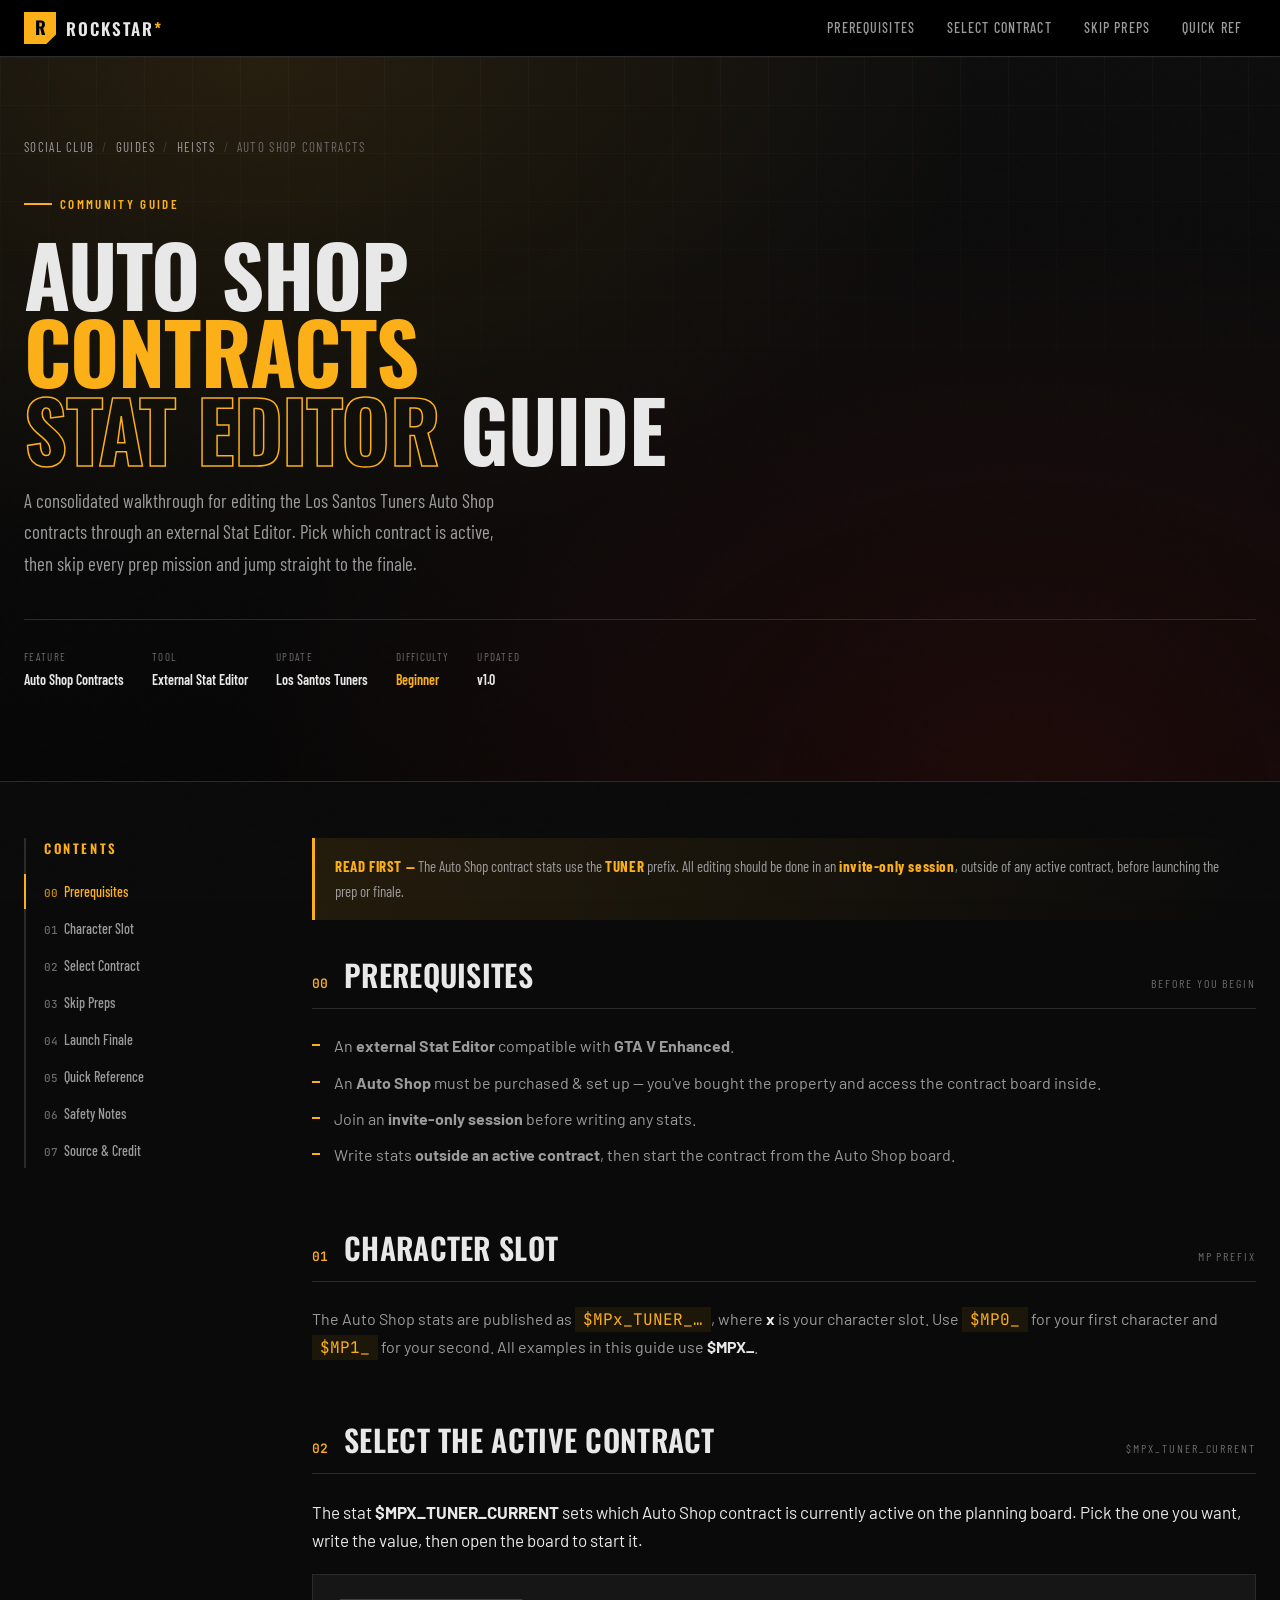
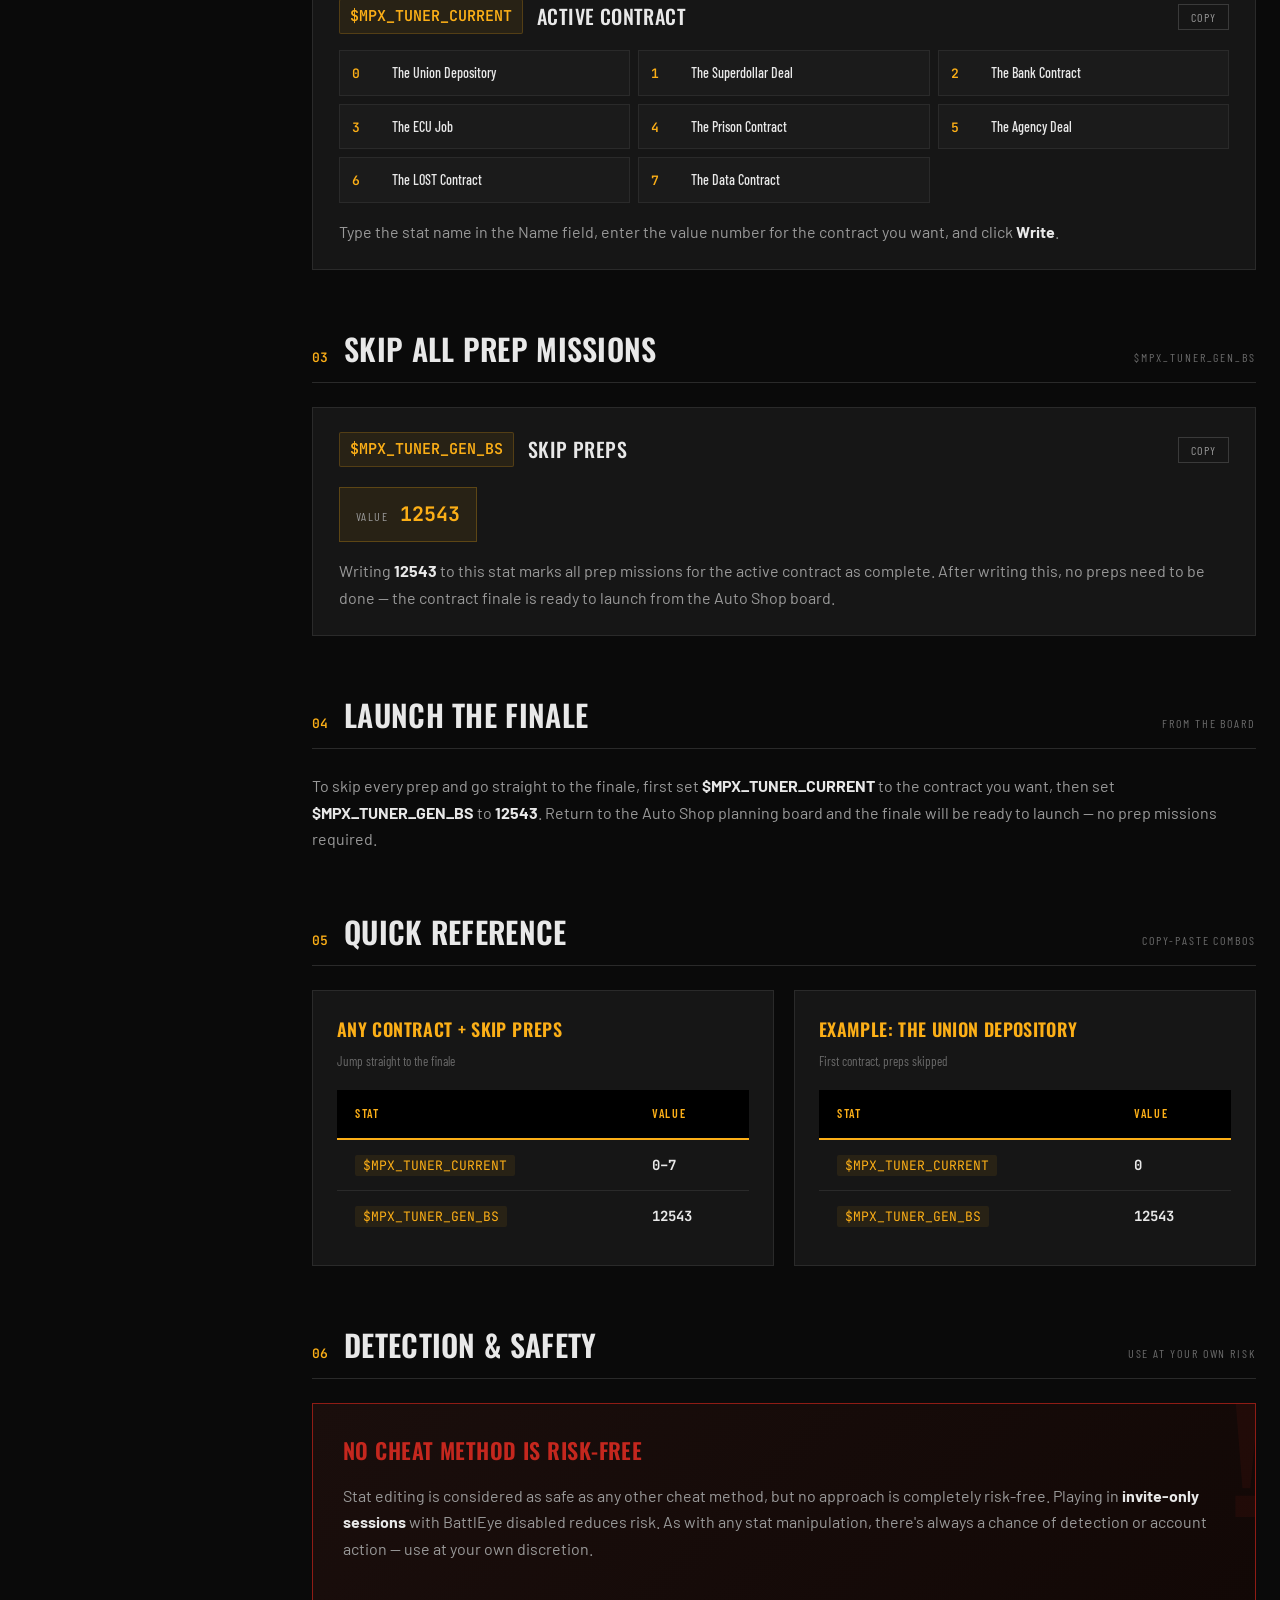
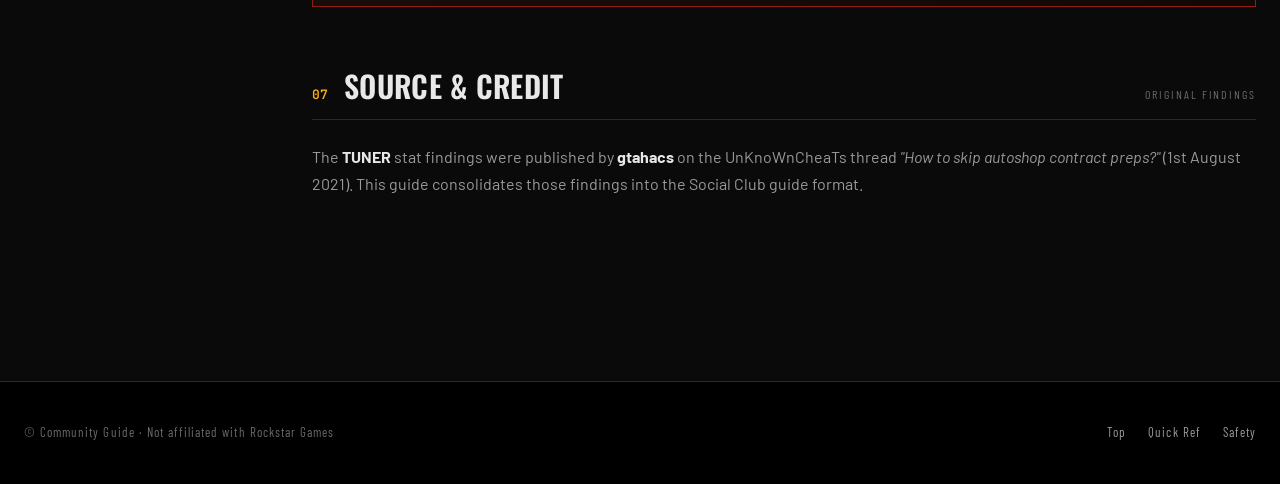
==== commit 266239e6: "Standardize stat prefixes to $MPX_ placeholder across guide pages" ====
--- a/guides/auto-shop-contracts.html
+++ b/guides/auto-shop-contracts.html
@@ -197,7 +197,7 @@
               >$MP1_</code
             >
             for your second. All examples in this guide use
-            <strong>$MP0_</strong>.
+            <strong>$MPX_</strong>.
           </p>
         </section>
 
@@ -206,18 +206,18 @@
           <div class="section-head">
             <span class="section-num">02</span>
             <h2>Select the Active Contract</h2>
-            <span class="kicker">$MP0_TUNER_CURRENT</span>
+            <span class="kicker">$MPX_TUNER_CURRENT</span>
           </div>
           <p class="lead">
-            The stat <strong>$MP0_TUNER_CURRENT</strong> sets which Auto Shop
+            The stat <strong>$MPX_TUNER_CURRENT</strong> sets which Auto Shop
             contract is currently active on the planning board. Pick the one you
             want, write the value, then open the board to start it.
           </p>
           <div class="stat-card">
             <div class="stat-card-head">
-              <span class="stat-name">$MP0_TUNER_CURRENT</span>
+              <span class="stat-name">$MPX_TUNER_CURRENT</span>
               <h3>Active Contract</h3>
-              <button class="copy-btn" data-copy="$MP0_TUNER_CURRENT">
+              <button class="copy-btn" data-copy="$MPX_TUNER_CURRENT">
                 Copy
               </button>
             </div>
@@ -266,13 +266,13 @@
           <div class="section-head">
             <span class="section-num">03</span>
             <h2>Skip All Prep Missions</h2>
-            <span class="kicker">$MP0_TUNER_GEN_BS</span>
+            <span class="kicker">$MPX_TUNER_GEN_BS</span>
           </div>
           <div class="stat-card">
             <div class="stat-card-head">
-              <span class="stat-name">$MP0_TUNER_GEN_BS</span>
+              <span class="stat-name">$MPX_TUNER_GEN_BS</span>
               <h3>Skip Preps</h3>
-              <button class="copy-btn" data-copy="$MP0_TUNER_GEN_BS">
+              <button class="copy-btn" data-copy="$MPX_TUNER_GEN_BS">
                 Copy
               </button>
             </div>
@@ -298,8 +298,8 @@
           </div>
           <p>
             To skip every prep and go straight to the finale, first set
-            <strong>$MP0_TUNER_CURRENT</strong> to the contract you want, then
-            set <strong>$MP0_TUNER_GEN_BS</strong> to <strong>12543</strong>.
+            <strong>$MPX_TUNER_CURRENT</strong> to the contract you want, then
+            set <strong>$MPX_TUNER_GEN_BS</strong> to <strong>12543</strong>.
             Return to the Auto Shop planning board and the finale will be ready
             to launch — no prep missions required.
           </p>
@@ -326,11 +326,11 @@
                   </thead>
                   <tbody>
                     <tr>
-                      <td><code>$MP0_TUNER_CURRENT</code></td>
+                      <td><code>$MPX_TUNER_CURRENT</code></td>
                       <td><span class="num">0–7</span></td>
                     </tr>
                     <tr>
-                      <td><code>$MP0_TUNER_GEN_BS</code></td>
+                      <td><code>$MPX_TUNER_GEN_BS</code></td>
                       <td><span class="num">12543</span></td>
                     </tr>
                   </tbody>
@@ -350,11 +350,11 @@
                   </thead>
                   <tbody>
                     <tr>
-                      <td><code>$MP0_TUNER_CURRENT</code></td>
+                      <td><code>$MPX_TUNER_CURRENT</code></td>
                       <td><span class="num">0</span></td>
                     </tr>
                     <tr>
-                      <td><code>$MP0_TUNER_GEN_BS</code></td>
+                      <td><code>$MPX_TUNER_GEN_BS</code></td>
                       <td><span class="num">12543</span></td>
                     </tr>
                   </tbody>
